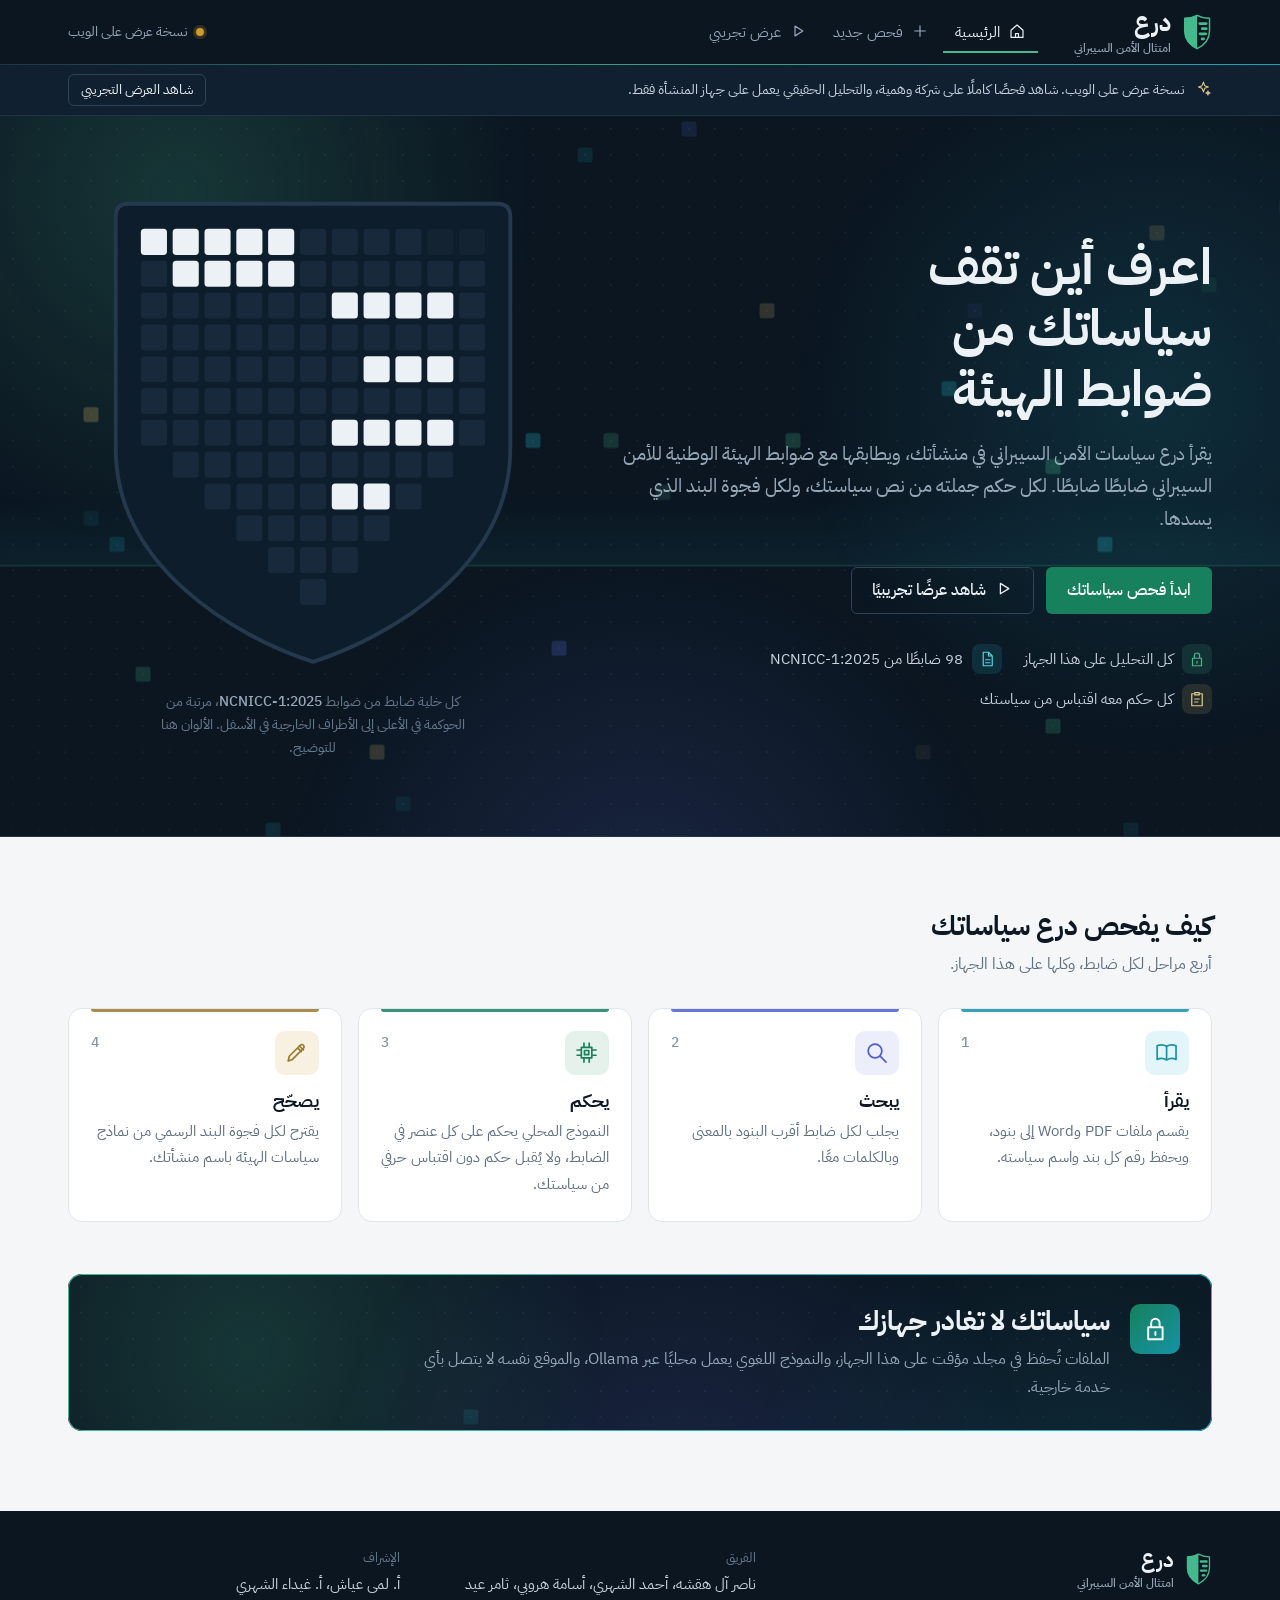
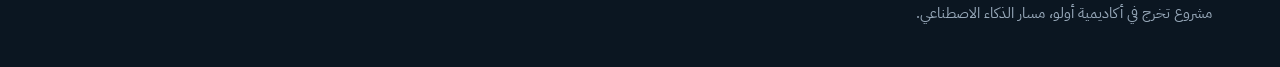
==== index.html @ b1549f29 "Deraa web demo" ====
<!DOCTYPE html>
<html lang="ar" dir="rtl">
<head>
<meta charset="utf-8">
<meta name="viewport" content="width=device-width, initial-scale=1">
<title>درع: فحص امتثال سياسات الأمن السيبراني (نسخة عرض)</title>
<meta name="description" content="درع يطابق سياسات الأمن السيبراني في منشأتك مع ضوابط الهيئة الوطنية للأمن السيبراني، على جهازك.">
<link rel="icon" href="data:image/svg+xml,%3Csvg%20xmlns%3D%22http%3A%2F%2Fwww.w3.org%2F2000%2Fsvg%22%20viewBox%3D%220%200%20100%20119%22%3E%3Cg%20fill%3D%22%2317805C%22%3E%3Cpath%20d%3D%22M50%2C3%20C37%2C10%2023%2C13%208%2C13%20V55%20C8%2C84%2026%2C104%2050%2C116%20Z%22%2F%3E%3Crect%20x%3D%2254.5%22%20y%3D%2227%22%20width%3D%2230%22%20height%3D%229%22%20rx%3D%224.5%22%2F%3E%3Crect%20x%3D%2262.5%22%20y%3D%2244%22%20width%3D%2222%22%20height%3D%229%22%20rx%3D%224.5%22%2F%3E%3Crect%20x%3D%2255%22%20y%3D%2261%22%20width%3D%2228%22%20height%3D%229%22%20rx%3D%224.5%22%2F%3E%3Crect%20x%3D%2262%22%20y%3D%2278%22%20width%3D%2214%22%20height%3D%229%22%20rx%3D%224.5%22%2F%3E%3C%2Fg%3E%3Cpath%20d%3D%22M50%2C3%20C63%2C10%2077%2C13%2092%2C13%20V55%20C92%2C84%2074%2C104%2050%2C116%20C26%2C104%208%2C84%208%2C55%20V13%20C23%2C13%2037%2C10%2050%2C3%20Z%22%20fill%3D%22none%22%20stroke%3D%22%2317805C%22%20stroke-width%3D%225%22%20stroke-linejoin%3D%22round%22%20transform%3D%22translate%281.25%2C1.4%29%20scale%28.975%29%22%2F%3E%3C%2Fsvg%3E">
<meta name="theme-color" content="#0B1621">
<link rel="preconnect" href="https://fonts.googleapis.com">
<link rel="stylesheet" href="https://fonts.googleapis.com/css2?family=IBM+Plex+Sans+Arabic:wght@400;500;700&display=swap">
<link rel="stylesheet" href="assets/app.css">
<style>:root { --font: "Dubai", "IBM Plex Sans Arabic", "Segoe UI", Tahoma, sans-serif; }</style>
</head>
<body>
<a class="skip" href="#main">انتقل إلى المحتوى</a>

<header class="top night">
  <div class="wrap top-in">
    <a class="brand" href="#home" aria-label="درع، الصفحة الرئيسية">
      <svg class="mark" viewBox="0 0 100 119" aria-hidden="true"><g fill="currentColor"><path d="M50,3 C37,10 23,13 8,13 V55 C8,84 26,104 50,116 Z"/><rect x="54.5" y="27" width="30" height="9" rx="4.5"/><rect x="62.5" y="44" width="22" height="9" rx="4.5"/><rect x="55" y="61" width="28" height="9" rx="4.5"/><rect x="62" y="78" width="14" height="9" rx="4.5"/></g><path d="M50,3 C63,10 77,13 92,13 V55 C92,84 74,104 50,116 C26,104 8,84 8,55 V13 C23,13 37,10 50,3 Z" fill="none" stroke="currentColor" stroke-width="5" stroke-linejoin="round" transform="translate(1.25,1.4) scale(.975)"/></svg>
      <span class="brand-words"><span class="brand-name">درع</span><span class="brand-sub">امتثال الأمن السيبراني</span></span>
    </a>
    <nav class="nav" aria-label="التنقل">
      <a href="#home" data-nav="home" aria-label="الرئيسية"><span data-icon="home"></span><span class="nav-t">الرئيسية</span></a>
      <a href="#setup" data-nav="setup" aria-label="فحص جديد"><span data-icon="plus"></span><span class="nav-t">فحص جديد</span></a>
      <button type="button" class="linkish" data-action="demo" aria-label="عرض تجريبي"><span data-icon="play"></span><span class="nav-t">عرض تجريبي</span></button>
    </nav>
    <div class="status" id="status" role="status" aria-live="polite">
      <span class="dot"></span><span class="status-text">نتأكد من النموذج المحلي…</span>
    </div>
  </div>
</header>

<main id="main" tabindex="-1">

  <!-- الرئيسية -->
  <section class="view" data-view="home" aria-labelledby="hero-title">
    <div class="hero-band night fx-host"><div class="aurora" aria-hidden="true"><i></i><i></i><i></i></div><canvas class="fx" aria-hidden="true"></canvas><div class="wrap hero">
      <div class="hero-copy">
        <h1 id="hero-title">اعرف أين تقف سياساتك من ضوابط الهيئة</h1>
        <p class="lead">يقرأ درع سياسات الأمن السيبراني في منشأتك، ويطابقها مع ضوابط الهيئة الوطنية للأمن السيبراني ضابطًا ضابطًا. لكل حكم جملته من نص سياستك، ولكل فجوة البند الذي يسدها.</p>
        <div class="cta-row">
          <a class="btn btn-primary" href="#setup">ابدأ فحص سياساتك</a>
          <button type="button" class="btn btn-ghost" data-action="demo"><span data-icon="play"></span> شاهد عرضًا تجريبيًا</button>
        </div>
        <ul class="hero-facts">
          <li class="f1"><span data-icon="lock"></span>كل التحليل على هذا الجهاز</li>
          <li class="f2"><span data-icon="doc"></span>98 ضابطًا من NCNICC-1:2025</li>
          <li class="f3"><span data-icon="clip"></span>كل حكم معه اقتباس من سياستك</li>
        </ul>
      </div>
      <figure class="hero-shield">
        <div class="mosaic" id="hero-mosaic" aria-hidden="true"></div>
        <figcaption>كل خلية ضابط من ضوابط <b>NCNICC-1:2025</b>، مرتبة من الحوكمة في الأعلى إلى الأطراف الخارجية في الأسفل. الألوان هنا للتوضيح.</figcaption>
      </figure>
    </div></div>

    <div class="wrap how" aria-labelledby="how-title">
      <h2 id="how-title">كيف يفحص درع سياساتك</h2>
      <p>أربع مراحل لكل ضابط، وكلها على هذا الجهاز.</p>
      <ol class="steps reveal-group">
        <li><span class="step-ic" data-icon="read"></span><h3>يقرأ</h3><p>يقسم ملفات PDF وWord إلى بنود، ويحفظ رقم كل بند واسم سياسته.</p></li>
        <li><span class="step-ic" data-icon="search"></span><h3>يبحث</h3><p>يجلب لكل ضابط أقرب البنود بالمعنى وبالكلمات معًا.</p></li>
        <li><span class="step-ic" data-icon="chip"></span><h3>يحكم</h3><p>النموذج المحلي يحكم على كل عنصر في الضابط، ولا يُقبل حكم دون اقتباس حرفي من سياستك.</p></li>
        <li><span class="step-ic" data-icon="fix"></span><h3>يصحّح</h3><p>يقترح لكل فجوة البند الرسمي من نماذج سياسات الهيئة باسم منشأتك.</p></li>
      </ol>
    </div>

    <div class="privacy-wrap"><div class="privacy night fx-host reveal"><div class="aurora" aria-hidden="true"><i></i><i></i><i></i></div><canvas class="fx" aria-hidden="true"></canvas>
      <span class="privacy-ic" data-icon="lock"></span>
      <div>
        <h2>سياساتك لا تغادر جهازك</h2>
        <p>الملفات تُحفظ في مجلد مؤقت على هذا الجهاز، والنموذج اللغوي يعمل محليًا عبر Ollama، والموقع نفسه لا يتصل بأي خدمة خارجية.</p>
      </div>
    </div></div>
  </section>

  <!-- فحص جديد -->
  <section class="view" data-view="setup" aria-labelledby="setup-title" hidden>
    <div class="wrap setup">
      <div class="setup-head">
        <h1 id="setup-title">فحص جديد</h1>
        <p class="lead">ثلاث خطوات، ثم يبدأ التحليل على جهازك.</p>
      </div>
      <form class="setup-grid" id="setup-form" novalidate>
        <fieldset class="panel step-panel">
          <legend><span class="num">1</span> ارفع السياسات</legend>
          <label class="drop" id="drop">
            <input type="file" id="file-input" accept=".pdf,.docx" multiple>
            <span class="drop-ic" data-icon="upload"></span>
            <span class="drop-title">اسحب ملفات السياسات هنا، أو اخترها من جهازك</span>
            <span class="drop-sub">PDF أو Word، حتى 50 ميجا للملف</span>
          </label>
          <ul class="files" id="files" aria-live="polite"></ul>
        </fieldset>

        <fieldset class="panel step-panel">
          <legend><span class="num">2</span> عرّف بالمنشأة</legend>
          <label class="field">
            <span>اسم المنشأة</span>
            <input type="text" id="company" autocomplete="organization" placeholder="مثال: شركة واحة الشمال للتقنية">
            <small>يظهر في البنود المقترحة وفي التقرير.</small>
          </label>
          <div class="field">
            <span id="cat-label">فئة المنشأة</span>
            <div class="seg" role="radiogroup" aria-labelledby="cat-label" id="category"></div>
          </div>
        </fieldset>

        <fieldset class="panel step-panel">
          <legend><span class="num">3</span> اختر طريقة التحليل</legend>
          <div class="modes" role="radiogroup" aria-label="طريقة التحليل" id="modes"></div>
          <p class="mode-warn" id="mode-warn" hidden></p>
        </fieldset>

        <div class="setup-go">
          <button type="submit" class="btn btn-primary btn-lg" id="start">ابدأ التحليل</button>
          <p class="form-msg" id="form-msg" role="alert"></p>
        </div>
      </form>
    </div>
  </section>

  <!-- الفحص الحي -->
  <section class="view night fx-host" data-view="scan" aria-labelledby="scan-title" hidden>
    <div class="aurora" aria-hidden="true"><i></i><i></i><i></i></div><canvas class="fx" aria-hidden="true"></canvas>
    <div class="wrap scan">
      <div class="scan-stage">
        <div class="mosaic mosaic-scan" id="scan-mosaic" aria-hidden="true"></div>
      </div>
      <div class="scan-side">
        <p class="scan-kicker" id="scan-kicker">جاري الفحص</p>
        <h1 id="scan-title">نفحص سياسات المنشأة</h1>
        <div class="scan-progress">
          <svg class="ring" viewBox="0 0 120 120" aria-hidden="true">
            <circle class="ring-bg" cx="60" cy="60" r="52"/>
            <circle class="ring-fg" id="scan-ring" cx="60" cy="60" r="52"/>
          </svg>
          <div class="ring-text"><strong id="scan-n">0</strong><span id="scan-total">من 0 ضابط</span></div>
        </div>
        <p class="scan-eta" id="scan-eta" aria-live="polite"></p>
        <ol class="feed" id="feed" aria-live="polite" aria-label="آخر الأحكام"></ol>
        <p class="scan-note">التحليل يعمل على جهازك. اترك الصفحة مفتوحة، أو ارجع لها لاحقًا من نفس الرابط.</p>
        <button type="button" class="btn btn-ghost" id="cancel"><span data-icon="stop"></span> أوقف التحليل</button>
      </div>
    </div>
  </section>

  <!-- النتائج -->
  <section class="view" data-view="results" aria-labelledby="res-title" hidden>
    <div id="results"></div>
  </section>

</main>

<aside class="drawer" id="drawer" aria-hidden="true" aria-labelledby="drawer-title" role="dialog">
  <div class="drawer-scrim" data-close></div>
  <div class="drawer-panel" tabindex="-1">
    <button type="button" class="drawer-x" data-close aria-label="إغلاق"><span data-icon="x"></span></button>
    <div id="drawer-body"></div>
  </div>
</aside>

<div class="toast" id="toast" role="status" aria-live="polite"></div>

<footer class="foot night">
  <div class="wrap foot-in">
    <div>
      <a class="brand" href="#home" aria-label="درع"><svg class="mark" viewBox="0 0 100 119" aria-hidden="true"><g fill="currentColor"><path d="M50,3 C37,10 23,13 8,13 V55 C8,84 26,104 50,116 Z"/><rect x="54.5" y="27" width="30" height="9" rx="4.5"/><rect x="62.5" y="44" width="22" height="9" rx="4.5"/><rect x="55" y="61" width="28" height="9" rx="4.5"/><rect x="62" y="78" width="14" height="9" rx="4.5"/></g><path d="M50,3 C63,10 77,13 92,13 V55 C92,84 74,104 50,116 C26,104 8,84 8,55 V13 C23,13 37,10 50,3 Z" fill="none" stroke="currentColor" stroke-width="5" stroke-linejoin="round" transform="translate(1.25,1.4) scale(.975)"/></svg><span class="brand-words"><span class="brand-name">درع</span><span class="brand-sub">امتثال الأمن السيبراني</span></span></a>
      <p>مشروع تخرج في أكاديمية أولو، مسار الذكاء الاصطناعي.</p>
    </div>
    <div>
      <span class="k">الفريق</span>
      <p>ناصر آل هقشه، أحمد الشهري، أسامة هروبي، ثامر عيد</p>
    </div>
    <div>
      <span class="k">الإشراف</span>
      <p>أ. لمى عياش، أ. غيداء الشهري</p>
    </div>
  </div>
</footer>

<script src="assets/static.js"></script>
<script src="assets/icons.js"></script>
<script src="assets/app.js"></script>
</body>
</html>
---- assets/app.css ----
/* درع · واجهة الموقع
   الهوية: حبر كحلي وورق فاتح، واليشم لون العلامة. كل حكم له لون ثابت في كل مكان:
   أخضر ممتثل، كهرماني جزئي، أحمر غير ممتثل، أزرق يحتاج دليل تطبيق، رمادي يحتاج مراجعة.
   الشعار: درع نصه مصمت ونصه أسطر سياسة. العنصر الجريء الوحيد: خريطة الدرع (خلية لكل ضابط).
   الأشرطة الداكنة (.night): الرأس، وواجهة الرئيسية، والفحص الحي، ورأس النتائج، والتذييل. والباقي على الورق. */

:root {
  /* ورق (الافتراضي) */
  --bg: #F4F6F8;
  --surface: #FFFFFF;
  --surface-2: #F7F9FA;
  --sunken: #EEF2F5;
  --text: #0D1825;
  --text-2: #2B3D50;
  --muted: #5D6E80;
  --faint: #8695A5;
  --line: #E0E6EC;
  --line-2: #CBD4DD;
  --shadow: 0 1px 2px rgba(13, 24, 37, .05), 0 4px 14px rgba(13, 24, 37, .05);

  /* العلامة */
  --jade: #17805C;
  --jade-hover: #116B4C;
  --jade-ink: #0F6648;
  --jade-tint: #E5F2EC;
  --jade-on-night: #46B88D;

  /* ألوان مساندة للزخرفة والخلفيات بس، ما تنستخدم للأحكام */
  --cyan: #22B8CF;
  --indigo: #6574E8;
  --gold: #D4B46A;
  --cyan-tint: #E3F5F8;
  --indigo-tint: #ECEEFC;
  --gold-tint: #F8F1E2;

  /* الأحكام */
  --compliant: #2E9A70;
  --partial: #D19A2C;
  --non_compliant: #C8463D;
  --needs_evidence: #4B7CBF;
  --insufficient_evidence: #8592A0;
  --t-compliant: #1C6E4F;
  --t-partial: #855C0C;
  --t-non_compliant: #A2332B;
  --t-needs_evidence: #2F5E9E;
  --t-insufficient_evidence: #55626F;

  /* خلايا الدرع */
  --cell: #E2E8EE;
  --cell-deco: #EDF1F4;
  --shield-fill: #FFFFFF;
  --shield-line: #D6DEE6;
  --glyph: #0D1825;

  --r-s: 6px;
  --r-m: 10px;
  --r-l: 14px;
  --font: "Dubai", "Segoe UI", "Tahoma", "DejaVu Sans", sans-serif;
  --wrap: 1200px;
  --ease: cubic-bezier(.2, .7, .2, 1);
  --head-h: 64px;
}

/* الأشرطة الداكنة: نفس الأسماء بقيم الليل، فكل مكوّن يشتغل على الاثنين */
.night {
  --bg: #0B1621;
  --surface: #102030;
  --surface-2: #142639;
  --sunken: #0E1C2A;
  --text: #ECF1F5;
  --text-2: #C9D4DE;
  --muted: #97A8B9;
  --faint: #677B8F;
  --line: #1F3447;
  --line-2: #2B4459;
  --shadow: none;
  --t-compliant: #6FCDA6;
  --t-partial: #E9BE69;
  --t-non_compliant: #F08A81;
  --t-needs_evidence: #8DB2E6;
  --t-insufficient_evidence: #AEB9C4;
  --cell: #18293B;
  --cell-deco: #132332;
  --shield-fill: #0E1D2B;
  --shield-line: #24394D;
  --glyph: #ECF1F5;
  background: var(--bg);
  color: var(--text);
}

* { box-sizing: border-box; }
html { scroll-behavior: smooth; }
body {
  margin: 0;
  font-family: var(--font);
  font-size: 16px;
  line-height: 1.75;
  color: var(--text);
  background: var(--bg);
  -webkit-font-smoothing: antialiased;
  text-rendering: optimizeLegibility;
}
h1, h2, h3, h4 { margin: 0; font-weight: 700; line-height: 1.3; text-wrap: balance; }
h1 { font-size: clamp(32px, 4vw, 50px); line-height: 1.22; }
h2 { font-size: clamp(22px, 2.2vw, 27px); }
h3 { font-size: 18px; }
p { margin: 0; }
a { color: var(--jade); }
.night p a { color: var(--jade-on-night); }
button { font: inherit; color: inherit; }
.wrap { max-width: var(--wrap); margin: 0 auto; padding: 0 28px; }
.ic { width: 1.2em; height: 1.2em; fill: none; stroke: currentColor; stroke-width: 1.6; stroke-linecap: round; stroke-linejoin: round; flex: none; vertical-align: -0.22em; }
.skip { position: absolute; inset-inline-start: 12px; top: -48px; background: var(--jade); color: #fff; padding: 8px 14px; border-radius: var(--r-s); z-index: 50; }
.skip:focus { top: 12px; }
:focus-visible { outline: 2px solid var(--jade); outline-offset: 3px; border-radius: 4px; }
.night :focus-visible { outline-color: var(--jade-on-night); }
[hidden] { display: none !important; }
.js .reveal, .js .reveal-group > * { opacity: 0; transform: translateY(16px); transition: opacity .7s var(--ease), transform .7s var(--ease); }
.js .reveal.in, .js .reveal-group > .in { opacity: 1; transform: none; }

/* ---------- الشعار ---------- */
.mark { display: block; height: 100%; width: auto; color: var(--jade); }
.night .mark { color: var(--jade-on-night); }

/* ---------- حركة الخلفية ---------- */
.fx-host { position: relative; isolation: isolate; overflow: hidden; }
.fx { position: absolute; inset: 0; width: 100%; height: 100%; z-index: -1; pointer-events: none;
  -webkit-mask-image: radial-gradient(120% 90% at 50% 40%, #000 45%, transparent 100%); mask-image: radial-gradient(120% 90% at 50% 40%, #000 45%, transparent 100%); }
.aurora { position: absolute; inset: 0; z-index: -2; pointer-events: none; overflow: hidden; }
.aurora i { position: absolute; width: 56vmax; height: 56vmax; border-radius: 50%; animation: drift 28s ease-in-out infinite alternate; will-change: transform; }
.aurora i:nth-child(1) { background: radial-gradient(closest-side, rgba(70, 184, 141, .20), transparent); left: -14vmax; top: -22vmax; }
.aurora i:nth-child(2) { background: radial-gradient(closest-side, rgba(34, 184, 207, .15), transparent); right: -18vmax; top: -6vmax; animation-duration: 34s; animation-delay: -9s; }
.aurora i:nth-child(3) { background: radial-gradient(closest-side, rgba(101, 116, 232, .17), transparent); left: 22%; bottom: -34vmax; animation-duration: 40s; animation-delay: -17s; }
@keyframes drift { 0% { transform: translate(0, 0) scale(1); } 50% { transform: translate(5vmax, 3vmax) scale(1.1); } 100% { transform: translate(-4vmax, -3vmax) scale(.94); } }
@keyframes flow { to { background-position: -200% 0; } }

/* ---------- الشريط العلوي ---------- */
.top { position: sticky; top: 0; z-index: 20; border-bottom: 1px solid var(--line); }
.top::after { content: ""; position: absolute; inset-inline: 0; bottom: -1px; height: 1px; opacity: .8;
  background: linear-gradient(90deg, transparent, var(--jade-on-night) 25%, var(--cyan) 50%, var(--indigo) 75%, transparent) 0 0 / 200% 100%; animation: flow 9s linear infinite; }
.top-in { display: flex; align-items: center; gap: 28px; height: var(--head-h); }
.brand { display: flex; align-items: center; gap: 11px; color: var(--text); text-decoration: none; }
.night .brand { color: var(--text); }
.brand .mark { height: 36px; }
.brand-words { display: grid; line-height: 1.25; }
.brand-name { font-size: 24px; font-weight: 700; }
.brand-sub { font-size: 12px; color: var(--muted); font-weight: 500; margin-top: 3px; }
.nav { display: flex; gap: 2px; margin-inline-start: 8px; }
.nav a, .linkish { color: var(--muted); text-decoration: none; padding: 8px 12px; border-radius: var(--r-s); background: none; border: 0; cursor: pointer; font-size: 15px; display: inline-flex; gap: 8px; align-items: center; transition: color .2s, background .2s; }
.night .nav a { color: var(--muted); }
.nav a:hover, .linkish:hover { color: var(--text); background: var(--surface); }
.nav a.on { color: var(--text); box-shadow: inset 0 -2px 0 var(--jade-on-night); border-radius: 0; }
.status { margin-inline-start: auto; display: flex; align-items: center; gap: 8px; font-size: 13.5px; color: var(--muted); white-space: nowrap; }
.status .dot { width: 8px; height: 8px; border-radius: 50%; background: var(--insufficient_evidence); }
.status.ok .dot { background: var(--jade-on-night); box-shadow: 0 0 0 3px rgba(70, 184, 141, .18); }
.status.warn .dot { background: var(--partial); box-shadow: 0 0 0 3px rgba(209, 154, 44, .2); }

/* ---------- أزرار ---------- */
.btn { display: inline-flex; align-items: center; justify-content: center; gap: 8px; padding: 10px 20px; border-radius: var(--r-s); border: 1px solid transparent; font-weight: 500; font-size: 16px; line-height: 1.6; text-decoration: none; cursor: pointer; transition: background .2s, border-color .2s, color .2s; }
.btn-primary { background: var(--jade); color: #FFFFFF; }
.btn-primary:hover { background: var(--jade-hover); }
.btn-primary[disabled] { background: var(--line-2); color: var(--muted); cursor: not-allowed; }
.btn-ghost { background: transparent; color: var(--text); border-color: var(--line-2); }
.btn-ghost:hover { border-color: var(--text); }
.night .btn-ghost:hover { border-color: var(--jade-on-night); color: var(--text); }
.btn-lg { padding: 13px 30px; font-size: 17px; }
.btn-sm { padding: 5px 12px; font-size: 14px; }

/* ---------- الرئيسية ---------- */
.hero-band { border-bottom: 1px solid var(--line); }
.hero { display: grid; grid-template-columns: 1.1fr .9fr; gap: 56px; align-items: center; padding-top: 64px; padding-bottom: 64px; min-height: min(720px, calc(100vh - var(--head-h))); }
.hero-copy h1 { max-width: 15ch; }
.lead { color: var(--muted); font-size: 18.5px; margin-top: 18px; max-width: 54ch; }
.cta-row { display: flex; gap: 12px; flex-wrap: wrap; margin-top: 32px; }
.hero-facts { list-style: none; padding: 0; margin: 30px 0 0; display: flex; flex-wrap: wrap; gap: 10px 22px; color: var(--text-2); font-size: 14.5px; }
.hero-facts li { display: inline-flex; align-items: center; gap: 9px; }
.hero-facts .ic { width: 30px; height: 30px; padding: 6px; border-radius: 8px; vertical-align: middle; }
.hero-facts .f1 .ic { color: var(--jade-on-night); background: rgba(70, 184, 141, .14); }
.hero-facts .f2 .ic { color: #5CCFE0; background: rgba(34, 184, 207, .14); }
.hero-facts .f3 .ic { color: #E2C98C; background: rgba(212, 180, 106, .14); }
.hero-shield { margin: 0; display: flex; flex-direction: column; align-items: center; gap: 16px; }
.hero-shield figcaption { color: var(--faint); font-size: 13.5px; text-align: center; max-width: 38ch; line-height: 1.7; }
.hero-shield figcaption b { color: var(--muted); font-weight: 500; }

.how { padding-top: 72px; padding-bottom: 12px; }
.how > p { color: var(--muted); margin-top: 6px; }
.steps { list-style: none; padding: 0; margin: 30px 0 0; display: grid; grid-template-columns: repeat(4, 1fr); gap: 16px; counter-reset: s; }
.steps li { counter-increment: s; padding: 22px 22px 24px; background: var(--surface); border: 1px solid var(--line); border-radius: var(--r-l); position: relative; }
.steps li::before { content: counter(s); position: absolute; top: 22px; inset-inline-end: 22px; color: var(--faint); font-weight: 500; font-size: 14px; font-variant-numeric: tabular-nums; }
.step-ic { position: relative; display: inline-flex; width: 44px; height: 44px; align-items: center; justify-content: center; border-radius: var(--r-m); background: var(--tint); color: var(--acc); font-size: 21px; margin-bottom: 14px; }
.step-ic::after { content: ""; position: absolute; inset: -1px; border-radius: inherit; border: 1.5px solid var(--acc); opacity: 0; animation: ping 6.4s var(--ease) infinite; animation-delay: var(--d); }
@keyframes ping { 0% { opacity: .7; transform: scale(1); } 14% { opacity: 0; transform: scale(1.55); } 100% { opacity: 0; transform: scale(1.55); } }
.steps li:nth-child(1) { --acc: #1593A6; --tint: var(--cyan-tint); --d: 0s; }
.steps li:nth-child(2) { --acc: #4F5DCB; --tint: var(--indigo-tint); --d: 1.6s; }
.steps li:nth-child(3) { --acc: var(--jade); --tint: var(--jade-tint); --d: 3.2s; }
.steps li:nth-child(4) { --acc: #9A7A2E; --tint: var(--gold-tint); --d: 4.8s; }
.steps li { transition: border-color .25s, box-shadow .25s, opacity .7s var(--ease), transform .7s var(--ease); }
.steps li:hover { border-color: var(--acc); box-shadow: 0 10px 28px rgba(13, 24, 37, .08); }
.js .steps li.in:hover, .steps li:hover { transform: translateY(-3px); }
.steps li::after { content: ""; position: absolute; inset-inline: 22px; top: 0; height: 3px; border-radius: 0 0 3px 3px; background: var(--acc); opacity: .85; }
.steps h3 { margin-bottom: 6px; }
.steps p { color: var(--muted); font-size: 15px; }

.privacy-wrap { max-width: var(--wrap); margin: 0 auto; padding: 0 28px; }
.privacy { display: grid; grid-template-columns: auto 1fr; gap: 20px; align-items: start; margin-top: 40px; margin-bottom: 80px; padding: 30px 32px; border-radius: var(--r-l); border: 0; }
.privacy::before { content: ""; position: absolute; inset: 0; border-radius: inherit; padding: 1px; pointer-events: none;
  background: linear-gradient(120deg, var(--jade-on-night), var(--cyan), var(--indigo), var(--jade-on-night)) 0 0 / 300% 100%; animation: flow 12s linear infinite;
  -webkit-mask: linear-gradient(#000 0 0) content-box, linear-gradient(#000 0 0); -webkit-mask-composite: xor; mask-composite: exclude; }
.privacy-ic { display: inline-flex; width: 50px; height: 50px; align-items: center; justify-content: center; border-radius: var(--r-m); background: linear-gradient(140deg, var(--jade), #1593A6); color: #fff; font-size: 24px; }
.privacy p { color: var(--muted); margin-top: 6px; max-width: 72ch; }

/* ---------- خريطة الدرع ---------- */
.mosaic { width: 100%; display: flex; justify-content: center; }
.mosaic svg { width: 100%; height: auto; overflow: visible; }
#hero-mosaic svg { max-width: 420px; }
#hero-mosaic { transition: transform .5s var(--ease); transform-style: preserve-3d; }
.shield-edge { fill: var(--shield-fill); stroke: var(--shield-line); stroke-width: 1.2; }
.cell { fill: var(--cell); transition: fill .5s var(--ease), opacity .35s; transform-box: fill-box; transform-origin: center; }
.cell.deco { fill: var(--cell-deco); }
.cell[data-v="compliant"] { fill: var(--compliant); }
.cell[data-v="partial"] { fill: var(--partial); }
.cell[data-v="non_compliant"] { fill: var(--non_compliant); }
.cell[data-v="needs_evidence"] { fill: var(--needs_evidence); }
.cell[data-v="insufficient_evidence"] { fill: var(--insufficient_evidence); }
.cell.glyph { fill: var(--glyph); }
.cell.lit { animation: pop .55s var(--ease); }
.cell.now { stroke: var(--text); stroke-width: 1.6; }
.mosaic-click .cell:not(.deco) { cursor: pointer; }
.mosaic-click .cell:not(.deco):hover { stroke: var(--text); stroke-width: 1.6; }
.mosaic.dim-others .cell:not(.hl):not(.deco) { opacity: .16; }
.beam { opacity: 0; transition: transform .45s var(--ease), opacity .3s; }
.beam-line { fill: var(--jade-on-night); }
@keyframes pop { 0% { transform: scale(.6); } 60% { transform: scale(1.08); } 100% { transform: scale(1); } }

/* ---------- فحص جديد ---------- */
.setup { padding-top: 52px; padding-bottom: 84px; }
.setup-head { margin-bottom: 28px; }
.setup-head .lead { margin-top: 8px; }
.setup-grid { display: grid; grid-template-columns: 1.15fr 1fr; gap: 20px; align-items: start; }
.panel { background: var(--surface); border: 1px solid var(--line); border-radius: var(--r-l); padding: 24px; margin: 0; min-width: 0; box-shadow: var(--shadow); }
.step-panel legend { float: right; width: 100%; font-size: 18px; font-weight: 700; padding: 0; margin-bottom: 4px; display: flex; gap: 10px; align-items: center; }
.step-panel legend + * { clear: both; }
.num { display: inline-flex; width: 26px; height: 26px; align-items: center; justify-content: center; border-radius: var(--r-s); background: var(--text); color: var(--bg); font-size: 14px; font-variant-numeric: tabular-nums; }
.setup-grid > .step-panel:nth-child(1) .num { background: #1593A6; color: #fff; }
.setup-grid > .step-panel:nth-child(2) .num { background: #4F5DCB; color: #fff; }
.setup-grid > .step-panel:nth-child(3) .num { background: var(--jade); color: #fff; }
.setup-grid > .step-panel:first-child { grid-row: 1 / 3; align-self: stretch; display: flex; flex-direction: column; }
.setup-grid > .step-panel:first-child .drop { flex: 1; }
.drop { margin-top: 14px; display: flex; flex-direction: column; align-items: center; justify-content: center; gap: 6px; text-align: center; min-height: 260px; border: 1.5px dashed var(--line-2); border-radius: var(--r-m); background: var(--surface-2); cursor: pointer; padding: 24px; transition: border-color .2s, background .2s; position: relative; }
.drop input { position: absolute; inset: 0; opacity: 0; cursor: pointer; }
.drop:hover, .drop.over { border-color: var(--jade); background: var(--jade-tint); }
.drop-ic { display: inline-flex; width: 56px; height: 56px; align-items: center; justify-content: center; border-radius: 50%; background: var(--surface); border: 1px solid var(--line); font-size: 26px; color: var(--jade); margin-bottom: 6px; }
.drop.over .drop-ic { animation: bob .8s ease-in-out infinite alternate; }
@keyframes bob { to { transform: translateY(-5px); } }
.drop-title { font-weight: 500; font-size: 16.5px; }
.drop-sub { color: var(--faint); font-size: 14px; }
.files { list-style: none; padding: 0; margin: 14px 0 0; display: grid; gap: 8px; }
.files li { display: flex; align-items: center; gap: 10px; padding: 10px 12px; background: var(--surface-2); border: 1px solid var(--line); border-radius: var(--r-m); font-size: 15px; }
.files li .ic { color: var(--jade); }
.files .fname { flex: 1; min-width: 0; overflow: hidden; text-overflow: ellipsis; white-space: nowrap; }
.files .fsize { color: var(--faint); font-size: 13px; }
.files .fstate { font-size: 13px; color: var(--muted); }
.files .fstate.ok { color: var(--t-compliant); }
.files .fstate.bad { color: var(--t-non_compliant); }
.files .frm { background: none; border: 0; color: var(--faint); cursor: pointer; padding: 4px; border-radius: 6px; display: inline-flex; }
.files .frm:hover { color: var(--t-non_compliant); }
.field { display: grid; gap: 6px; margin-top: 16px; }
.field > span { font-weight: 500; }
.field small { color: var(--faint); font-size: 13px; }
.field input[type="text"] { font: inherit; color: var(--text); background: var(--surface); border: 1px solid var(--line-2); border-radius: var(--r-s); padding: 10px 14px; }
.field input[type="text"]::placeholder { color: var(--faint); }
.field input[type="text"]:focus { border-color: var(--jade); outline: none; box-shadow: 0 0 0 3px rgba(23, 128, 92, .15); }
.seg { display: grid; grid-template-columns: 1fr 1fr; gap: 8px; }
.opt { text-align: start; display: grid; gap: 2px; padding: 12px 14px; border-radius: var(--r-m); border: 1px solid var(--line-2); background: var(--surface); cursor: pointer; transition: border-color .2s, background .2s, box-shadow .2s; }
.opt strong { font-size: 16px; }
.opt span { color: var(--muted); font-size: 13.5px; }
.opt:hover { border-color: var(--faint); }
.opt[aria-checked="true"] { border-color: var(--jade); background: var(--jade-tint); box-shadow: inset 0 0 0 1px var(--jade); }
.opt[aria-checked="true"] strong { color: var(--jade-ink); }
.opt[aria-disabled="true"] { opacity: .5; cursor: not-allowed; }
.modes { display: grid; gap: 10px; margin-top: 14px; }
.modes .opt { grid-template-columns: auto 1fr; column-gap: 12px; align-items: start; }
.modes .opt .ic { font-size: 22px; color: var(--jade); grid-row: span 3; margin-top: 3px; }
.modes .opt .eta { color: var(--t-partial); font-size: 13.5px; }
.mode-warn { margin-top: 12px; color: var(--t-partial); font-size: 14px; }
.setup-go { grid-column: 1 / 3; display: grid; grid-template-columns: auto 1fr; gap: 16px; align-items: center; }
.form-msg { color: var(--t-non_compliant); font-size: 15px; min-height: 1.5em; }

/* ---------- الفحص الحي ---------- */
.view.night[data-view="scan"] { min-height: calc(100vh - var(--head-h)); }
.scan { display: grid; grid-template-columns: 1.1fr .9fr; gap: 48px; align-items: center; padding-top: 44px; padding-bottom: 64px; min-height: calc(100vh - var(--head-h)); }
#scan-mosaic svg { max-width: 500px; }
.scan-kicker { color: var(--jade-on-night); font-weight: 500; }
.scan-side h1 { font-size: clamp(26px, 2.8vw, 36px); margin-top: 4px; }
.scan-progress { position: relative; width: 160px; height: 160px; margin-top: 28px; }
.ring { width: 100%; height: 100%; transform: rotate(-90deg); }
.ring-bg { fill: none; stroke: var(--surface-2); stroke-width: 8; }
.ring-fg { fill: none; stroke: var(--jade-on-night); stroke-width: 8; stroke-linecap: round; stroke-dasharray: 326.7; stroke-dashoffset: 326.7; transition: stroke-dashoffset .6s var(--ease); }
.ring-text { position: absolute; inset: 0; display: grid; place-content: center; text-align: center; }
.ring-text strong { font-size: 40px; line-height: 1; font-variant-numeric: tabular-nums; }
.ring-text span { color: var(--muted); font-size: 14px; }
.scan-eta { color: var(--muted); margin-top: 14px; min-height: 1.75em; }
.feed { list-style: none; padding: 0; margin: 16px 0 0; display: grid; gap: 6px; max-width: 470px; }
.feed li { display: grid; grid-template-columns: auto auto 1fr auto; gap: 10px; align-items: center; padding: 8px 12px; border-radius: var(--r-m); background: var(--surface); border: 1px solid var(--line); font-size: 14.5px; animation: feedin .45s var(--ease); }
.feed li:nth-child(n+2) { opacity: .8; }
.feed li:nth-child(n+4) { opacity: .5; }
.feed .cid { font-variant-numeric: tabular-nums; color: var(--muted); direction: ltr; }
.feed .sub { overflow: hidden; white-space: nowrap; text-overflow: ellipsis; }
@keyframes feedin { from { transform: translateY(-8px); opacity: 0; } }
.scan-note { color: var(--faint); font-size: 14px; margin: 22px 0 14px; max-width: 46ch; }

/* ---------- الشارات ---------- */
.badge { display: inline-flex; align-items: center; gap: 6px; padding: 1px 10px; border-radius: 999px; font-size: 13px; font-weight: 500; white-space: nowrap; border: 1px solid transparent; }
.badge::before { content: ""; width: 7px; height: 7px; border-radius: 50%; background: var(--dotc, currentColor); }
.b-compliant { color: var(--t-compliant); background: rgba(46, 154, 112, .1); border-color: rgba(46, 154, 112, .22); --dotc: var(--compliant); }
.b-partial { color: var(--t-partial); background: rgba(209, 154, 44, .11); border-color: rgba(209, 154, 44, .26); --dotc: var(--partial); }
.b-non_compliant { color: var(--t-non_compliant); background: rgba(200, 70, 61, .09); border-color: rgba(200, 70, 61, .22); --dotc: var(--non_compliant); }
.b-needs_evidence { color: var(--t-needs_evidence); background: rgba(75, 124, 191, .1); border-color: rgba(75, 124, 191, .24); --dotc: var(--needs_evidence); }
.b-insufficient_evidence { color: var(--t-insufficient_evidence); background: rgba(133, 146, 160, .12); border-color: rgba(133, 146, 160, .28); --dotc: var(--insufficient_evidence); }

/* ---------- النتائج ---------- */
.res-band { border-bottom: 1px solid var(--line); }
.res-band .wrap { padding-top: 40px; padding-bottom: 36px; }
.res-head { display: grid; grid-template-columns: auto 1fr auto; gap: 36px; align-items: center; }
.gauge { position: relative; width: 184px; height: 184px; }
.gauge svg { width: 100%; height: 100%; transform: rotate(-90deg); }
.gauge .g-bg { fill: none; stroke: var(--surface-2); stroke-width: 11; }
.gauge .g-fg { fill: none; stroke-width: 11; stroke-linecap: round; stroke-dasharray: 471.2; stroke-dashoffset: 471.2; transition: stroke-dashoffset 1.6s var(--ease); }
.gauge-text { position: absolute; inset: 0; display: grid; place-content: center; text-align: center; }
.gauge-text strong { font-size: 50px; line-height: 1; font-variant-numeric: tabular-nums; }
.gauge-text span { color: var(--muted); font-size: 13.5px; margin-top: 6px; }
.gauge-text .g-label { font-style: normal; font-weight: 700; font-size: 15px; }
.res-title .meta { color: var(--muted); font-size: 14.5px; margin-top: 8px; display: flex; gap: 6px 18px; flex-wrap: wrap; }
.res-title .meta span { display: inline-flex; gap: 6px; align-items: center; }
.res-title h1 { font-size: clamp(26px, 2.8vw, 36px); }
.res-title .head-line { margin-top: 14px; font-size: 16.5px; max-width: 64ch; color: var(--text-2); }
.res-actions { display: grid; gap: 8px; justify-items: stretch; min-width: 210px; }
.note-bar { margin-top: 22px; padding: 10px 16px; border-radius: var(--r-m); background: var(--surface); border: 1px solid var(--line); font-size: 14.5px; display: flex; gap: 10px; align-items: flex-start; color: var(--text-2); }
.note-bar .ic { margin-top: 4px; }
.mode-note .ic { color: var(--partial); }
.demo-note .ic { color: var(--needs_evidence); }

.kpis { display: grid; grid-template-columns: repeat(5, 1fr); margin-top: 22px; border: 1px solid var(--line); border-radius: var(--r-l); overflow: hidden; background: var(--surface); }
.kpi { padding: 14px 18px 16px; border-inline-start: 1px solid var(--line); display: grid; gap: 0; text-align: start; background: none; border-top: 0; border-bottom: 0; border-inline-end: 0; cursor: pointer; color: inherit; font: inherit; position: relative; transition: background .2s; }
.kpi::after { content: ""; position: absolute; inset-inline: 18px; top: 0; height: 3px; border-radius: 0 0 3px 3px; background: var(--kc); }
.kpi:first-child { border-inline-start: 0; }
.kpi:hover, .kpi.on { background: var(--surface-2); }
.kpi strong { font-size: 32px; line-height: 1.25; font-variant-numeric: tabular-nums; margin-top: 4px; }
.kpi span { color: var(--muted); font-size: 14px; display: flex; gap: 6px; align-items: center; }
.kpi span .ic { color: var(--kc); }
.kpi.k-compliant { --kc: var(--compliant); } .kpi.k-partial { --kc: var(--partial); }
.kpi.k-non_compliant { --kc: var(--non_compliant); } .kpi.k-needs_evidence { --kc: var(--needs_evidence); }
.kpi.k-insufficient_evidence { --kc: var(--insufficient_evidence); }

.results-body { padding-top: 40px; padding-bottom: 88px; }
.map { display: grid; grid-template-columns: .92fr 1.08fr; gap: 28px; align-items: start; }
.map-shield { position: sticky; top: calc(var(--head-h) + 24px); background: var(--surface); border: 1px solid var(--line); border-radius: var(--r-l); padding: 26px 22px 18px; box-shadow: var(--shadow); }
.map-shield h2 { font-size: 19px; margin-bottom: 14px; }
#res-mosaic svg { max-width: 420px; }
.legend { display: flex; flex-wrap: wrap; justify-content: center; gap: 6px 16px; margin-top: 16px; font-size: 13.5px; color: var(--muted); }
.legend i { display: inline-block; width: 11px; height: 11px; border-radius: 2px; margin-inline-end: 6px; vertical-align: -1px; }
.map-hint { text-align: center; color: var(--faint); font-size: 13px; margin-top: 6px; }
.domains { background: var(--surface); border: 1px solid var(--line); border-radius: var(--r-l); padding: 22px 18px 14px; box-shadow: var(--shadow); }
.domains h2 { font-size: 19px; margin: 0 6px 6px; }
.comp-title { color: var(--faint); font-size: 13.5px; margin: 16px 8px 4px; font-weight: 500; }
.dom { display: grid; grid-template-columns: 36px 1fr 60px; grid-template-rows: auto auto; column-gap: 12px; row-gap: 5px; align-items: center; padding: 8px; border-radius: var(--r-m); background: none; border: 1px solid transparent; text-align: start; cursor: pointer; color: inherit; font: inherit; width: 100%; transition: background .2s; }
.dom:hover, .dom.on { background: var(--surface-2); border-color: var(--line); }
.dom .d-ic { grid-row: 1 / 3; width: 36px; height: 36px; display: grid; place-content: center; border-radius: var(--r-m); background: var(--sunken); color: var(--text-2); font-size: 18px; }
.dom.c1 .d-ic { background: var(--indigo-tint); color: #4F5DCB; }
.dom.c2 .d-ic { background: var(--cyan-tint); color: #1593A6; }
.dom.c3 .d-ic { background: var(--gold-tint); color: #9A7A2E; }
.dom .d-name { font-size: 15px; line-height: 1.4; display: flex; justify-content: space-between; gap: 10px; align-items: baseline; }
.dom .d-name small { color: var(--faint); font-size: 12.5px; white-space: nowrap; }
.dom .d-bar { grid-column: 2; grid-row: 2; height: 5px; border-radius: 3px; background: var(--sunken); overflow: hidden; }
.dom .d-bar i { display: block; height: 100%; width: 0; border-radius: 3px; transition: width 1.2s var(--ease); }
.dom .d-pct { grid-column: 3; grid-row: 1 / 3; font-variant-numeric: tabular-nums; font-weight: 700; text-align: end; font-size: 16px; }
.dom.na .d-pct { color: var(--faint); font-weight: 400; font-size: 12.5px; line-height: 1.3; }

.tabs { display: flex; gap: 4px; margin-top: 52px; border-bottom: 1px solid var(--line-2); overflow-x: auto; }
.tab { background: none; border: 0; padding: 12px 18px; color: var(--muted); cursor: pointer; border-bottom: 2px solid transparent; margin-bottom: -1px; font-size: 16px; white-space: nowrap; }
.tab:hover { color: var(--text); }
.tab[aria-selected="true"] { color: var(--text); font-weight: 500; border-bottom-color: var(--jade); }
.tab .count { color: var(--faint); font-size: 13.5px; margin-inline-start: 7px; font-variant-numeric: tabular-nums; }
.tabpanel { padding-top: 22px; }
.filter-row { display: flex; gap: 8px; flex-wrap: wrap; align-items: center; margin-bottom: 16px; }
.chip { padding: 5px 14px; border-radius: 999px; border: 1px solid var(--line-2); background: var(--surface); cursor: pointer; font-size: 14px; color: var(--muted); }
.chip:hover { color: var(--text); }
.chip[aria-pressed="true"] { border-color: var(--text); color: var(--bg); background: var(--text); }
.search { margin-inline-start: auto; display: flex; align-items: center; gap: 8px; padding: 6px 12px; border: 1px solid var(--line-2); border-radius: var(--r-s); background: var(--surface); color: var(--muted); }
.search input { background: none; border: 0; color: var(--text); font: inherit; font-size: 14px; width: 210px; }
.search input:focus { outline: none; }
.search:focus-within { border-color: var(--jade); }
.filter-note { color: var(--muted); font-size: 14px; }
.clear-filter { background: none; border: 0; color: var(--jade); cursor: pointer; font-size: 14px; text-decoration: underline; }

.gap { border: 1px solid var(--line); border-radius: var(--r-l); background: var(--surface); margin-bottom: 10px; overflow: hidden; position: relative; box-shadow: var(--shadow); }
.gap::before { content: ""; position: absolute; inset-block: 0; inset-inline-start: 0; width: 4px; background: var(--line-2); }
.gap.v-non_compliant::before { background: var(--non_compliant); }
.gap.v-partial::before { background: var(--partial); }
.gap.v-insufficient_evidence::before { background: var(--insufficient_evidence); }
.gap > summary { list-style: none; display: grid; grid-template-columns: auto auto 1fr auto; gap: 14px; align-items: center; padding: 15px 20px 15px 18px; cursor: pointer; }
.gap > summary:hover { background: var(--surface-2); }
.gap > summary::-webkit-details-marker { display: none; }
.gap .g-ic { color: var(--muted); font-size: 19px; }
.gap .g-id { font-variant-numeric: tabular-nums; color: var(--muted); direction: ltr; font-size: 14px; }
.gap .g-text { display: -webkit-box; -webkit-line-clamp: 2; -webkit-box-orient: vertical; overflow: hidden; }
.gap .g-chev { width: 22px; height: 22px; color: var(--faint); transition: transform .25s var(--ease); }
.gap[open] .g-chev { transform: rotate(180deg); }
.gap-body { padding: 4px 24px 24px; display: grid; gap: 14px; border-top: 1px solid var(--line); animation: open .35s var(--ease); }
@keyframes open { from { opacity: 0; transform: translateY(-4px); } }
.sec h4 { margin: 14px 0 6px; font-size: 14.5px; color: var(--jade-ink); font-weight: 500; display: flex; gap: 8px; align-items: center; }
.night .sec h4 { color: var(--jade-on-night); }
.sec p { max-width: 76ch; }
.req { color: var(--text); }
.quote { background: var(--surface-2); border: 1px solid var(--line); border-inline-start: 3px solid var(--line-2); border-radius: var(--r-s); padding: 12px 16px; }
.quote q { quotes: "«" "»"; }
.quote small, .src { display: block; color: var(--faint); font-size: 13px; margin-top: 6px; }
.none { color: var(--t-non_compliant); }
.els { list-style: none; padding: 0; margin: 0; display: grid; gap: 6px; }
.els li { display: flex; gap: 10px; align-items: flex-start; }
.els .ic { margin-top: 4px; }
.els .met .ic { color: var(--compliant); } .els .weak .ic { color: var(--partial); } .els .missing .ic { color: var(--non_compliant); }
.els .met em { color: var(--t-compliant); } .els .weak em { color: var(--t-partial); } .els .missing em { color: var(--t-non_compliant); }
.els em { font-style: normal; color: var(--faint); font-size: 13px; }
.fix { position: relative; background: var(--jade-tint); border: 1px solid rgba(23, 128, 92, .25); border-radius: var(--r-m); padding: 12px 16px; padding-inline-end: 52px; margin-bottom: 8px; color: var(--text); }
.fix .copy { position: absolute; inset-inline-end: 8px; top: 8px; background: var(--surface); border: 1px solid var(--line-2); border-radius: var(--r-s); color: var(--muted); cursor: pointer; padding: 6px; display: grid; place-content: center; }
.fix .copy:hover { color: var(--jade); border-color: var(--jade); }
.ai { border-radius: var(--r-m); padding: 14px 18px; background: var(--surface-2); border: 1px solid var(--line-2); }
.ai ol { margin: 8px 0 0; padding-inline-start: 22px; }
.ai .ai-fix { margin-top: 10px; padding: 10px 12px; background: var(--surface); border: 1px solid var(--line); border-radius: var(--r-s); }
.thinking { display: inline-flex; gap: 10px; align-items: center; color: var(--muted); }
.thinking i { width: 7px; height: 7px; border-radius: 50%; background: var(--jade); animation: think 1.2s infinite ease-in-out; }
.thinking i:nth-child(2) { animation-delay: .15s; } .thinking i:nth-child(3) { animation-delay: .3s; }
@keyframes think { 0%, 80%, 100% { opacity: .25; transform: scale(.8); } 40% { opacity: 1; transform: scale(1); } }

.rows { display: grid; gap: 6px; }
.row { display: grid; grid-template-columns: 90px 34px 1fr auto; gap: 12px; align-items: center; padding: 10px 14px; border-radius: var(--r-m); background: var(--surface); border: 1px solid var(--line); cursor: pointer; text-align: start; color: inherit; font: inherit; width: 100%; transition: border-color .2s; }
.row:hover { border-color: var(--line-2); background: var(--surface-2); }
.row .r-id { direction: ltr; text-align: end; color: var(--muted); font-variant-numeric: tabular-nums; font-size: 14px; }
.row .r-ic { color: var(--muted); font-size: 18px; }
.row .r-text { overflow: hidden; text-overflow: ellipsis; white-space: nowrap; font-size: 15px; }

.ptable { width: 100%; border-collapse: collapse; font-size: 15px; background: var(--surface); border: 1px solid var(--line); border-radius: var(--r-l); overflow: hidden; }
.ptable th { text-align: start; color: var(--muted); font-weight: 500; padding: 11px 14px; border-bottom: 1px solid var(--line-2); font-size: 13.5px; background: var(--surface-2); }
.ptable td { padding: 10px 14px; border-bottom: 1px solid var(--line); vertical-align: middle; }
.ptable tr:last-child td { border-bottom: 0; }
.ptable .mini { display: inline-block; width: 70px; height: 5px; border-radius: 3px; background: var(--sunken); margin-inline-end: 8px; vertical-align: middle; overflow: hidden; }
.ptable .mini i { display: block; height: 100%; background: var(--jade); }
.file-stats { display: grid; grid-template-columns: repeat(3, 1fr); gap: 0; border: 1px solid var(--line); border-radius: var(--r-l); background: var(--surface); margin-bottom: 20px; overflow: hidden; }
.file-stats div { padding: 16px 20px; border-inline-start: 1px solid var(--line); }
.file-stats div:first-child { border-inline-start: 0; }
.file-stats strong { display: block; font-size: 28px; font-variant-numeric: tabular-nums; }
.file-stats span { color: var(--muted); font-size: 14px; }
.note-list { margin-top: 18px; display: grid; gap: 10px; }
.note-list p { padding: 12px 16px; border-radius: var(--r-m); background: var(--surface); border: 1px solid var(--line); }
.note-list b { color: var(--t-partial); font-weight: 500; }

/* ---------- لوحة التفاصيل ---------- */
.drawer { position: fixed; inset: 0; z-index: 40; pointer-events: none; }
.drawer-scrim { position: absolute; inset: 0; background: rgba(11, 22, 33, .45); opacity: 0; transition: opacity .3s; }
.drawer-panel { position: absolute; top: 0; bottom: 0; left: 0; width: min(560px, 100%); background: var(--surface); border-right: 1px solid var(--line); padding: 28px 28px 40px; overflow-y: auto; transform: translateX(-102%); transition: transform .4s var(--ease), box-shadow .4s; }
.drawer-panel:focus { outline: none; }
.drawer.open { pointer-events: auto; }
.drawer.open .drawer-scrim { opacity: 1; }
.drawer.open .drawer-panel { transform: none; box-shadow: 24px 0 60px rgba(11, 22, 33, .18); }
.drawer-x { position: absolute; top: 16px; inset-inline-end: 16px; background: var(--surface); border: 1px solid var(--line-2); border-radius: var(--r-s); color: var(--muted); padding: 7px; cursor: pointer; display: grid; place-content: center; }
.drawer-x:hover { color: var(--text); border-color: var(--text); }
.d-head { display: grid; gap: 10px; margin-bottom: 8px; padding-inline-end: 44px; }
.d-head .d-dom { display: flex; gap: 8px; align-items: center; color: var(--muted); font-size: 14px; }
.d-head h3 { font-size: 20px; line-height: 1.6; }

/* ---------- تنبيه ---------- */
.toast { position: fixed; bottom: 24px; left: 50%; transform: translate(-50%, 20px); background: #0D1825; color: #ECF1F5; padding: 10px 18px; border-radius: var(--r-s); font-size: 15px; opacity: 0; pointer-events: none; transition: opacity .25s, transform .25s; z-index: 60; box-shadow: 0 8px 24px rgba(11, 22, 33, .25); }
.toast.show { opacity: 1; transform: translate(-50%, 0); }
.toast.bad { background: #8F2C25; }

/* ---------- التذييل ---------- */
.foot { padding: 36px 0 40px; color: var(--muted); font-size: 14.5px; }
.foot-in { display: grid; grid-template-columns: 1.3fr 1fr 1fr; gap: 24px; align-items: start; }
.foot .brand .mark { height: 32px; }
.foot .brand-name { font-size: 21px; }
.foot-in > div > p { margin-top: 10px; }
.foot span.k { color: var(--faint); font-size: 13px; display: block; }
.foot-in > div:not(:first-child) p { color: var(--text-2); margin-top: 2px; }

/* ---------- الجوال ---------- */
@media (max-width: 960px) {
  .hero, .scan, .map, .setup-grid { grid-template-columns: 1fr; }
  .hero { padding-top: 36px; padding-bottom: 48px; min-height: 0; gap: 32px; }
  .hero-shield { order: -1; }
  #hero-mosaic svg { max-width: 260px; }
  .steps { grid-template-columns: 1fr 1fr; }
  .setup-grid > .step-panel:first-child { grid-row: auto; }
  .setup-go { grid-column: auto; }
  .res-head { grid-template-columns: 1fr; justify-items: start; gap: 22px; }
  .res-actions { grid-template-columns: repeat(3, auto); min-width: 0; }
  .kpis { grid-template-columns: repeat(3, 1fr); }
  .kpi:nth-child(4) { border-inline-start: 0; }
  .kpi:nth-child(n+4) { border-top: 1px solid var(--line); }
  .map-shield { position: static; }
  .nav { margin-inline-start: 0; }
  .nav .nav-t { display: none; }
  .nav a, .linkish { padding: 8px; }
  .brand-sub { display: none; }
  .foot-in { grid-template-columns: 1fr; }
  .how { padding-top: 48px; }
  .scan { padding-top: 28px; gap: 20px; }
  #scan-mosaic svg { max-width: 300px; }
}
@media (max-width: 560px) {
  .wrap, .privacy-wrap { padding: 0 16px; }
  .top-in { gap: 10px; }
  .status .status-text { display: none; }
  .steps { grid-template-columns: 1fr; }
  .kpis { grid-template-columns: 1fr 1fr; }
  .kpi:nth-child(3) { border-inline-start: 0; }
  .kpi:nth-child(n+3) { border-top: 1px solid var(--line); }
  .kpi:nth-child(5) { border-inline-start: 0; grid-column: 1 / 3; }
  .dom .d-name { flex-direction: column; gap: 0; }
  .setup-go { grid-template-columns: 1fr; }
  .row { grid-template-columns: 70px 1fr auto; }
  .row .r-ic { display: none; }
  .search { margin-inline-start: 0; width: 100%; }
  .search input { width: 100%; }
  .res-actions { grid-template-columns: 1fr; width: 100%; }
  .file-stats { grid-template-columns: 1fr; }
  .file-stats div { border-inline-start: 0; border-top: 1px solid var(--line); }
  .file-stats div:first-child { border-top: 0; }
  .gap > summary { grid-template-columns: auto 1fr auto; }
  .gap .g-ic { display: none; }
  .privacy { grid-template-columns: 1fr; }
  .gauge { width: 160px; height: 160px; }
  .gauge-text strong { font-size: 44px; }
}

@media (prefers-reduced-motion: reduce) {
  *, *::before, *::after { animation: none !important; transition: none !important; }
  html { scroll-behavior: auto; }
  .beam { display: none; }
  .js .reveal, .js .reveal-group > * { opacity: 1; transform: none; }
}

@media print {
  .top, .foot, .drawer, .res-actions, .tabs { display: none; }
}

/* ---------- نسخة العرض على الويب ---------- */
.demo-ribbon { background: #102030; color: #C9D4DE; border-bottom: 1px solid #1F3447; font-size: 14px; }
.demo-ribbon .wrap { display: flex; gap: 10px; align-items: center; padding-top: 9px; padding-bottom: 9px; }
.demo-ribbon .ic { color: #E2C98C; }
.demo-ribbon button { margin-inline-start: auto; background: none; border: 1px solid #2B4459; color: #ECF1F5; border-radius: 6px; padding: 3px 12px; cursor: pointer; font-size: 13.5px; white-space: nowrap; }
.demo-ribbon button:hover { border-color: #46B88D; }
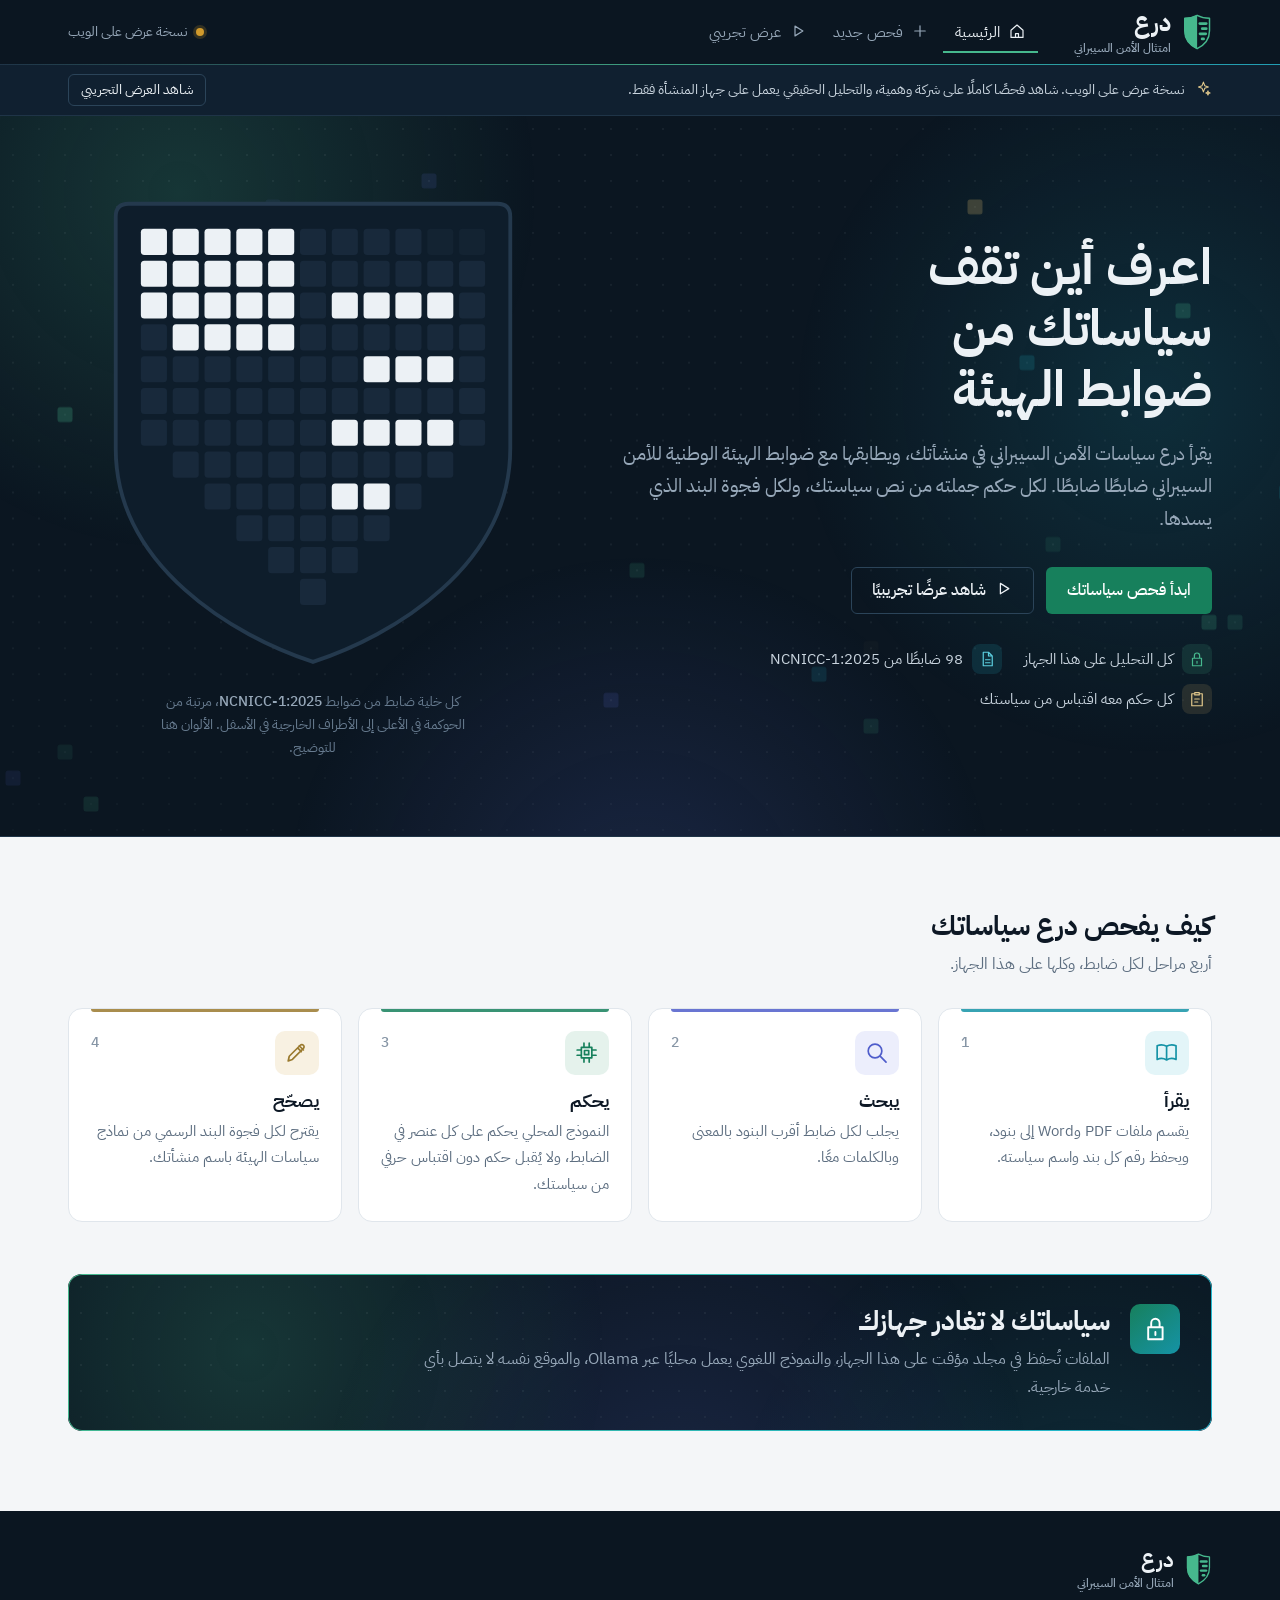
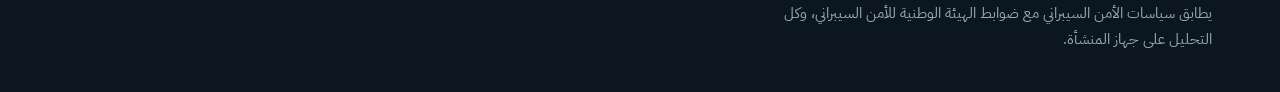
==== commit 1db386dd: "Remove credits from the demo footer" ====
--- a/index.html
+++ b/index.html
@@ -168,15 +168,7 @@
   <div class="wrap foot-in">
     <div>
       <a class="brand" href="#home" aria-label="درع"><svg class="mark" viewBox="0 0 100 119" aria-hidden="true"><g fill="currentColor"><path d="M50,3 C37,10 23,13 8,13 V55 C8,84 26,104 50,116 Z"/><rect x="54.5" y="27" width="30" height="9" rx="4.5"/><rect x="62.5" y="44" width="22" height="9" rx="4.5"/><rect x="55" y="61" width="28" height="9" rx="4.5"/><rect x="62" y="78" width="14" height="9" rx="4.5"/></g><path d="M50,3 C63,10 77,13 92,13 V55 C92,84 74,104 50,116 C26,104 8,84 8,55 V13 C23,13 37,10 50,3 Z" fill="none" stroke="currentColor" stroke-width="5" stroke-linejoin="round" transform="translate(1.25,1.4) scale(.975)"/></svg><span class="brand-words"><span class="brand-name">درع</span><span class="brand-sub">امتثال الأمن السيبراني</span></span></a>
-      <p>مشروع تخرج في أكاديمية أولو، مسار الذكاء الاصطناعي.</p>
-    </div>
-    <div>
-      <span class="k">الفريق</span>
-      <p>ناصر آل هقشه، أحمد الشهري، أسامة هروبي، ثامر عيد</p>
-    </div>
-    <div>
-      <span class="k">الإشراف</span>
-      <p>أ. لمى عياش، أ. غيداء الشهري</p>
+      <p>يطابق سياسات الأمن السيبراني مع ضوابط الهيئة الوطنية للأمن السيبراني، وكل التحليل على جهاز المنشأة.</p>
     </div>
   </div>
 </footer>
